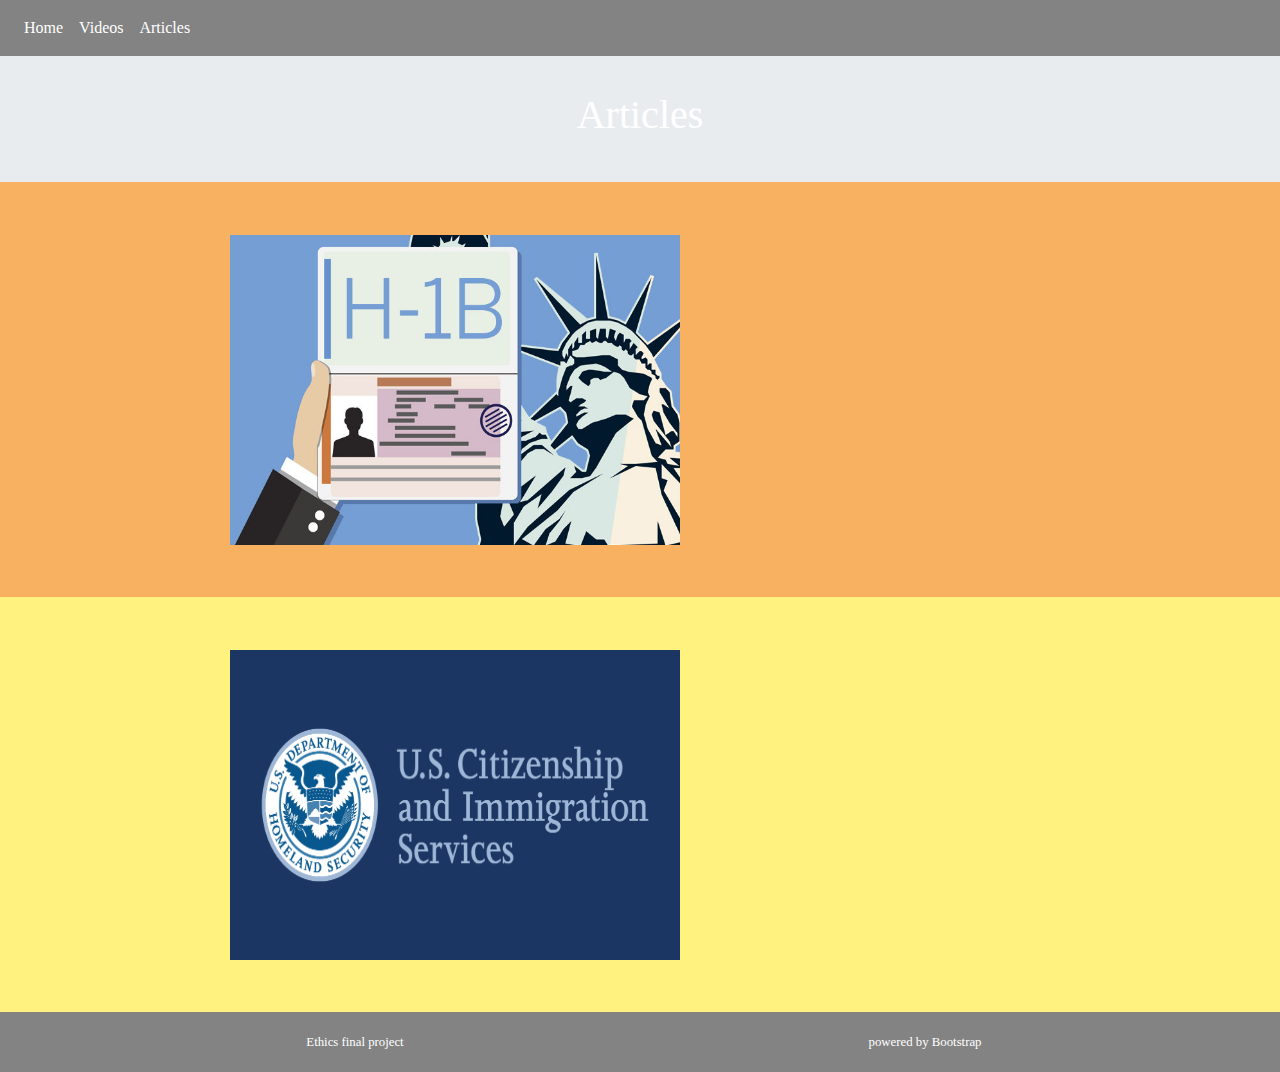
==== articles.html @ 0a67031b "Articles" ====
<!DOCTYPE html>

<head>
    <meta http-equiv="Content-Type" content="text/html; charset=UTF-8"/>
    <meta name="viewport" content="width=device-width, initial-scale=1"/>

    <link href="https://fonts.googleapis.com/css2?family=Noto+Sans+JP&display=swap" rel="stylesheet">

    <!-- style sheets -->
    <link href="https://fonts.googleapis.com/icon?family=Material+Icons" rel="stylesheet">
    <link rel="stylesheet" href="https://stackpath.bootstrapcdn.com/bootstrap/4.4.1/css/bootstrap.min.css" integrity="sha384-Vkoo8x4CGsO3+Hhxv8T/Q5PaXtkKtu6ug5TOeNV6gBiFeWPGFN9MuhOf23Q9Ifjh" crossorigin="anonymous" />
    <link rel="stylesheet" href="css/style.css"/>

    <!-- title and favicon -->
    <title>Articles</title>
</head>

<body>
    <center>
        <!-- navbar -->
        <nav class="navbar navbar-expand-lg navbar-dark fixed-top" style="background-color: #838383; color: rgb(255, 255, 255);"> 
            <div class="navbar-collapse collapse w-100 order-1 order-md-0 dual-collapse2">
                <ul class="navbar-nav mr-auto">
                    <li class="nav-item active">
                        <a class="nav-link" href="index.html">Home</a>
                    </li>
                    <li class="nav-item active">
                        <a class="nav-link" href="videos.html">Videos</a>
                    </li>
                    <li class="nav-item active">
                        <a class="nav-link" href="articles.html">Articles</a>
                    </li>
                </ul>
            </div>
        </nav>

        <!-- header -->
        <div class="jumbotron jumbotron-fluid" style="background-image: url('images/gray1crop.jpg'); color: #FFFFFF;">
            <h1 style="font-family:Georgia">Articles</h1>
        </div>

    </center> 



    <!-- ARTICLES -->
        <!-- Article 1: USCIS-->
        <div class="hovjumbo">
            <div class="jumbotron jumbotron-fluid" style="height: 415px; padding: 18px; background-color: #f8b160; color: #000000; font-family: 'Noto Sans JP', sans-serif;">
                <div class="centerme">
                    <div class="row">
                        <div class="col-0 col-lg-2"></div>
                        <div class="col-12 col-lg-8"><img src="images/h1b.jpg" style="width: 450px; height:310px"/></div>
                        <div class="col-0 col-lg-2"></div>
                    </div>
                </div>
            </div>
            <div class="overlay">
                <div class="jumbotron jumbotron-fluid" style="padding: 10px; background-color: #f8b160; color: #000000; height: 415px; font-family: 'Noto Sans JP', sans-serif;">
                    <div class="centerme">
                        <div class="row">
                            <div class="col-0 col-md-1 col-lg-2"></div>
                            <div class="col-12 col-md-3">
                                <div class="centerme">
                                    <center>
                                        <h3 style="font-family:Georgia">Article:</h3>
                                        <h4><a href="https://www.federalregister.gov/documents/2020/10/08/2020-22347/strengthening-the-h-1b-nonimmigrant-visa-classification-program">
                                            Federal Register
                                        </a></h4>
                                    </center>
                                </div>
                            </div>
                            <div class="col-12 col-md-7 col-lg-5"> 
                                <div class="centerme"><p>
                                    <h4>Strengthening the H-1B Nonimmigrant Visa Classification Program</h4>
                                    The Department of Homeland Security is: Revising the regulatory definition of and standards for a “specialty occupation” to better align with the statutory definition of the term; adding definitions for “worksite” and “third-party worksite”; revising the definition of “United States employer”; and more.                                </p></div> 
                            </div>
                        </div>
                    </div>
                </div>                            
            </div>
        </div>
        <!-- Article 2: H-1B -->
        <div class="hovjumbo">
            <div class="jumbotron jumbotron-fluid" style="height: 415px; padding: 18px; background-color: #fff27e; color: #000000; font-family: 'Noto Sans JP', sans-serif;">
                <div class="centerme">
                    <div class="row">
                        <div class="col-0 col-lg-2"></div>
                        <div class="col-12 col-lg-8"><img src="images/uscis.png" style="width: 450px; height:310px"/></div>
                        <div class="col-0 col-lg-2"></div>
                    </div>
                </div>
            </div>
            <div class="overlay">
                <div class="jumbotron jumbotron-fluid" style="padding: 35px; background-color: #fff27e; color: #000000; height: 415px; font-family: 'Noto Sans JP', sans-serif;">
                    <div class="centerme">
                        <div class="row">
                            <div class="col-0 col-md-1 col-lg-2"></div>
                            <div class="col-12 col-md-3">
                                <div class="centerme">
                                    <center>
                                        <h3 style="font-family:Georgia">Article:</h3>
                                        <h4><a href="https://www.uscis.gov/working-in-the-united-states/temporary-workers/h-1b-specialty-occupations-dod-cooperative-research-and-development-project-workers-and-fashion">USCIS
                                            
                                        </a></h4>
                                    </center>
                                </div>
                            </div>
                            <div class="col-12 col-md-7 col-lg-5"> 
                                <div class="centerme"><p>
                                    <h4>H-1B Specialty Occupations, DOD Cooperative Research and Development Project Workers, and Fashion Models</h4>
                                    This nonimmigrant classification applies to people who wish to perform services in a specialty occupation, services of exceptional merit and ability relating to a Department of Defense (DOD) cooperative research and development project, or services as a fashion model of distinguished merit or ability.
                                </p></div> 
                            </div>
                        </div>
                    </div>
                </div>                            
            </div>
        </div>


    <!-- footer -->
    <footer class="footer">
        <div class="container" style="padding-bottom: 0%;">
            <center>
            <div class="row">
                <div class="col">
                    Ethics final project
                </div>
                <div class="col">
                    powered by <a href="https://getbootstrap.com/" style="color: #FFFFFF;" target="_blank">Bootstrap</a>
                </div>
            </div>    
            </center>      
        </div>
    </footer>

    <!-- scripts for Boostrap -->
    <script src="https://code.jquery.com/jquery-3.5.1.slim.min.js" integrity="sha384-DfXdz2htPH0lsSSs5nCTpuj/zy4C+OGpamoFVy38MVBnE+IbbVYUew+OrCXaRkfj" crossorigin="anonymous"></script>
    <script src="https://cdn.jsdelivr.net/npm/popper.js@1.16.0/dist/umd/popper.min.js" integrity="sha384-Q6E9RHvbIyZFJoft+2mJbHaEWldlvI9IOYy5n3zV9zzTtmI3UksdQRVvoxMfooAo" crossorigin="anonymous"></script>
    <script src="https://stackpath.bootstrapcdn.com/bootstrap/4.5.0/js/bootstrap.min.js" integrity="sha384-OgVRvuATP1z7JjHLkuOU7Xw704+h835Lr+6QL9UvYjZE3Ipu6Tp75j7Bh/kR0JKI" crossorigin="anonymous"></script>
</body>

</html>
---- css/style.css ----
body {
    padding-top: 56px;
    background-color: #838383;
}

p { 
    margin-bottom: 8px; 
}

.navbar { 
    font-family: Georgia !important; 
}

/* BUTTON COLORS */
.btn-primary, .btn-primary:active, .btn-primary:visited, .btn-primary:focus, .btn-primary.focus {
    background-color: #b6b6b6 !important;
    border-color: #b6b6b6;
    color: #FFFFFF;
    border-radius: 20px;
    font-family:Georgia;
    box-shadow: none !important;
}
.btn-primary:hover {
    background-color: #838383 !important;
    border-color: #838383;
    color: #FFFFFF;
    border-radius: 20px;
    font-family:Georgia;
    box-shadow: none !important;
}
.btn-secondary, .btn-secondary:hover, .btn-secondary:active, .btn-secondary:visited, .btn-secondary:focus, .btn-secondary.focus {
    background-color: #838383 !important;
    border-color: #838383;
    color: #FFFFFF;
    border-radius: 0px;
    box-shadow: none !important;
    outline: #838383;
}

.jumbotron{
    padding: 35px;
    margin-top: 0px;
    margin-bottom: 0px;

    /* allows for background images */
	background-size: cover;
    background-repeat: no-repeat;
} 

.footer {
    position: relative;
    bottom: 0;
    width: 100%;
    height: 60px;
    line-height: 60px;
    background-color: #838383;
    font-family: Georgia !important;
    font-size: .8em;
    color: #FFFFFF;
}

/* vertical center */
.centerme {
    position: relative;
    top: 50%;
    transform: translateY(-50%);
}

/* image overlay on mouse hover */
.image {
    position:relative;
    display:inline-block;
    margin-bottom: 0em;
 }
 .overlay {
    display:none;
 }
 .image:hover .overlay {
    width:100%;
    height:100%;
    background:rgba(0,0,0,.7);
    position:absolute;
    top:0;
    left:0;
    display:inline-block;
    -webkit-box-sizing:border-box;
    -moz-box-sizing:border-box;
    box-sizing:border-box;
    img {
       vertical-align: top;
    }
 }

 /* jumbotron overlay on mouse hover */
 .hovjumbo { position:relative;}
 .hovjumbo:hover .overlay {
    width:100%;
    height:100%;
    background:rgba(0,0,0,.7);
    position:absolute;
    top:0;
    left:0;
    display:inline-block;
    -webkit-box-sizing:border-box;
    -moz-box-sizing:border-box;
    box-sizing:border-box;
    img {
       vertical-align: top;
    }
 }

/* MODAL */
/* The Modal (background) */
.modal {
    display: none; /* Hidden by default */
    position: fixed; /* Stay in place */
    z-index: 1; /* Sit on top */
    left: 0;
    top: 0;
    width: 100%; /* Full width */
    height: 100%; /* Full height */
    overflow: auto; /* Enable scroll if needed */
    background-color: rgb(0,0,0); /* Fallback color */
    background-color: rgba(0,0,0,0.7); /* Black w/ opacity */
}
/* Modal Content/Box */
.modal-content {
    background-color: #fefefe;
    margin: 80px auto; /* 15% from the top and centered */
    padding: 5px;
    border: 1px solid #888;
    width: 90%; /* Could be more or less, depending on screen size */
}
/* The Close Button */
.close {
    color: #aaa;
    float: right;
    font-size: 28px;
    font-weight: bold;
}
.close:hover,
.close:focus {
    color: black;
    text-decoration: none;
    cursor: pointer;
}

/* VIDEOS */
.container {
    position: relative;
    width: 100%;
    height: 0;
    padding-bottom: 56.25%;
}
.video {
    position: absolute;
    top: 0;
    left: 0;
    width: 100%;
    height: 100%;
}
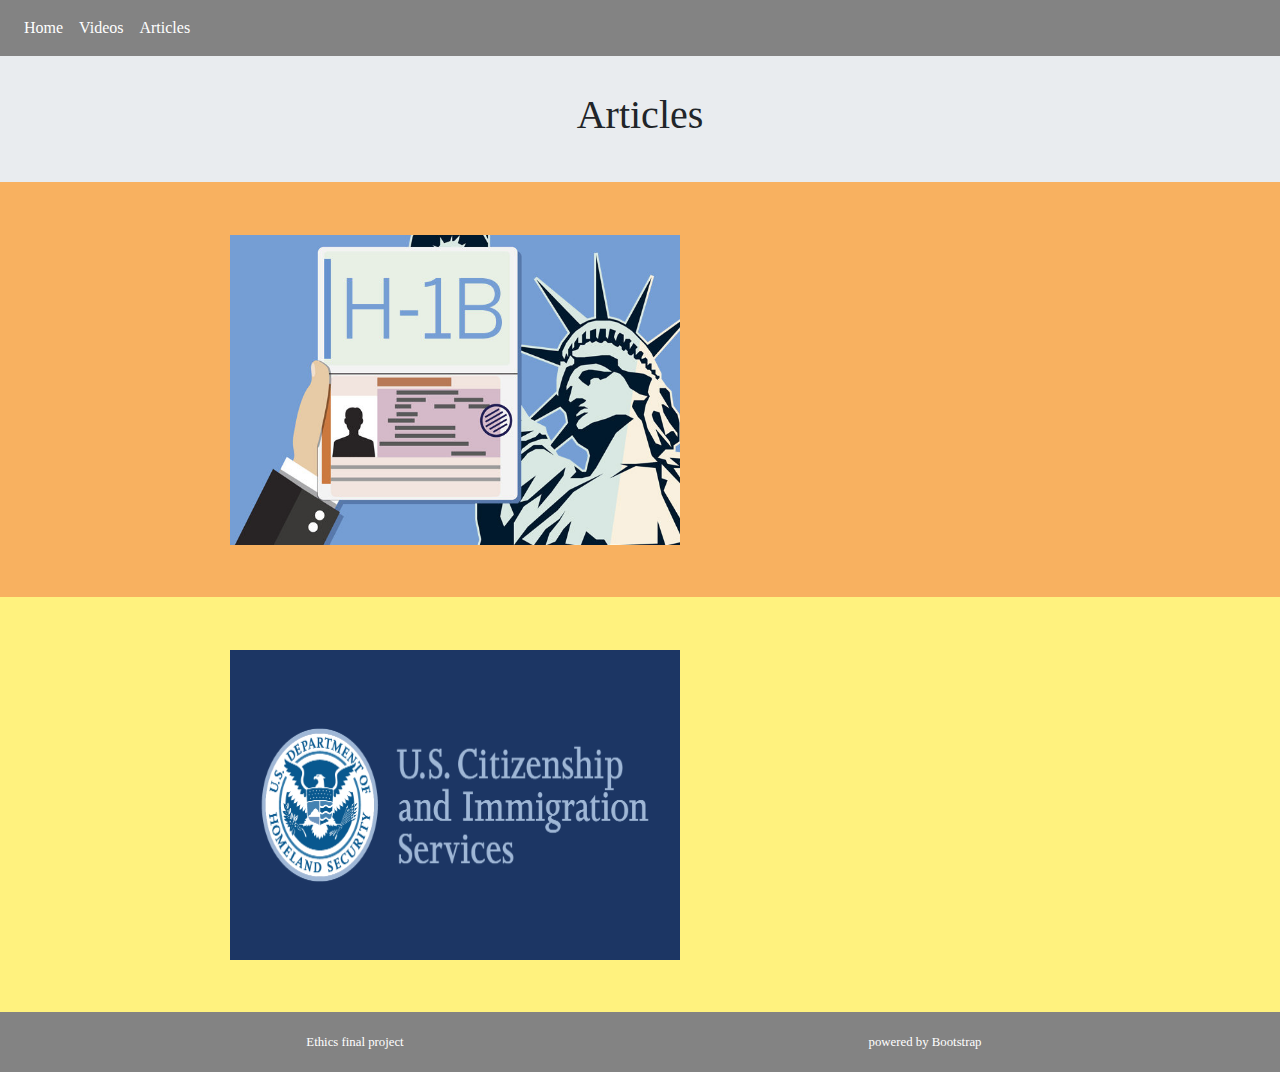
==== commit a882768c: "More readable styling" ====
--- a/articles.html
+++ b/articles.html
@@ -35,7 +35,7 @@
         </nav>
 
         <!-- header -->
-        <div class="jumbotron jumbotron-fluid" style="background-image: url('images/gray1crop.jpg'); color: #FFFFFF;">
+        <div class="jumbotron jumbotron-fluid">
             <h1 style="font-family:Georgia">Articles</h1>
         </div>
 
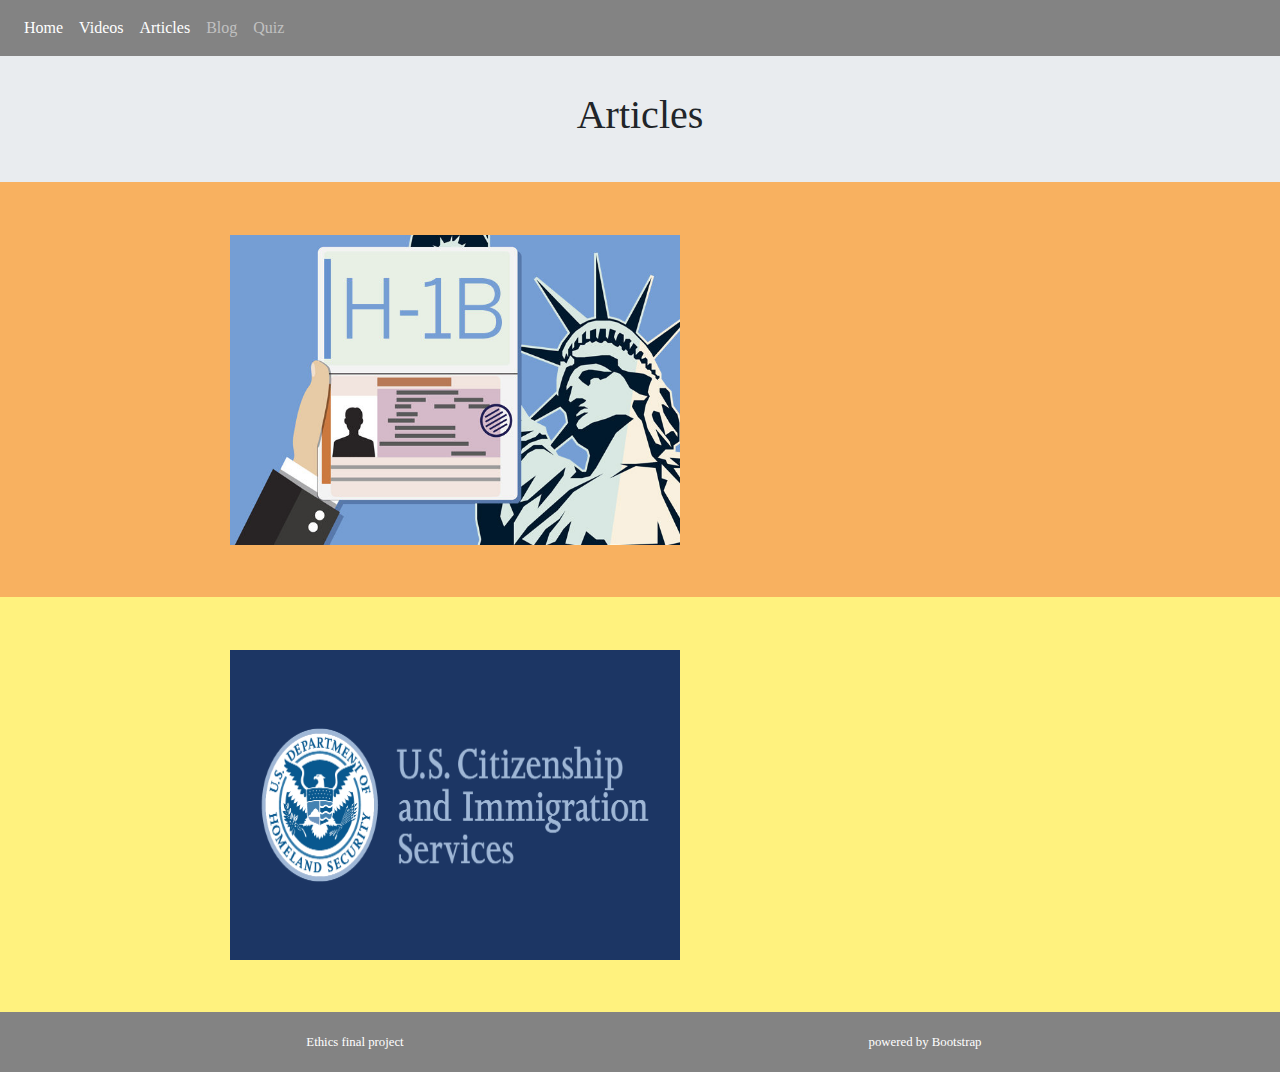
==== commit 35b3a970: "Quiz page" ====
--- a/articles.html
+++ b/articles.html
@@ -18,7 +18,7 @@
 <body>
     <center>
         <!-- navbar -->
-        <nav class="navbar navbar-expand-lg navbar-dark fixed-top" style="background-color: #838383; color: rgb(255, 255, 255);"> 
+        <nav class="navbar navbar-expand-lg navbar-dark fixed-top" style="background-color: #838383; color: rgb(255, 255, 255);">
             <div class="navbar-collapse collapse w-100 order-1 order-md-0 dual-collapse2">
                 <ul class="navbar-nav mr-auto">
                     <li class="nav-item active">
@@ -30,6 +30,12 @@
                     <li class="nav-item active">
                         <a class="nav-link" href="articles.html">Articles</a>
                     </li>
+                    <li>
+                      <a class="nav-link" href="blog.html">Blog</a>
+                    </li>
+                    <li>
+                      <a class="nav-link" href="quiz.html">Quiz</a>
+                    </li>
                 </ul>
             </div>
         </nav>
@@ -39,7 +45,7 @@
             <h1 style="font-family:Georgia">Articles</h1>
         </div>
 
-    </center> 
+    </center>
 
 
 
@@ -70,14 +76,14 @@
                                     </center>
                                 </div>
                             </div>
-                            <div class="col-12 col-md-7 col-lg-5"> 
+                            <div class="col-12 col-md-7 col-lg-5">
                                 <div class="centerme"><p>
                                     <h4>Strengthening the H-1B Nonimmigrant Visa Classification Program</h4>
-                                    The Department of Homeland Security is: Revising the regulatory definition of and standards for a “specialty occupation” to better align with the statutory definition of the term; adding definitions for “worksite” and “third-party worksite”; revising the definition of “United States employer”; and more.                                </p></div> 
+                                    The Department of Homeland Security is: Revising the regulatory definition of and standards for a “specialty occupation” to better align with the statutory definition of the term; adding definitions for “worksite” and “third-party worksite”; revising the definition of “United States employer”; and more.                                </p></div>
                             </div>
                         </div>
                     </div>
-                </div>                            
+                </div>
             </div>
         </div>
         <!-- Article 2: H-1B -->
@@ -101,20 +107,20 @@
                                     <center>
                                         <h3 style="font-family:Georgia">Article:</h3>
                                         <h4><a href="https://www.uscis.gov/working-in-the-united-states/temporary-workers/h-1b-specialty-occupations-dod-cooperative-research-and-development-project-workers-and-fashion">USCIS
-                                            
+
                                         </a></h4>
                                     </center>
                                 </div>
                             </div>
-                            <div class="col-12 col-md-7 col-lg-5"> 
+                            <div class="col-12 col-md-7 col-lg-5">
                                 <div class="centerme"><p>
                                     <h4>H-1B Specialty Occupations, DOD Cooperative Research and Development Project Workers, and Fashion Models</h4>
                                     This nonimmigrant classification applies to people who wish to perform services in a specialty occupation, services of exceptional merit and ability relating to a Department of Defense (DOD) cooperative research and development project, or services as a fashion model of distinguished merit or ability.
-                                </p></div> 
+                                </p></div>
                             </div>
                         </div>
                     </div>
-                </div>                            
+                </div>
             </div>
         </div>
 
@@ -130,8 +136,8 @@
                 <div class="col">
                     powered by <a href="https://getbootstrap.com/" style="color: #FFFFFF;" target="_blank">Bootstrap</a>
                 </div>
-            </div>    
-            </center>      
+            </div>
+            </center>
         </div>
     </footer>
 
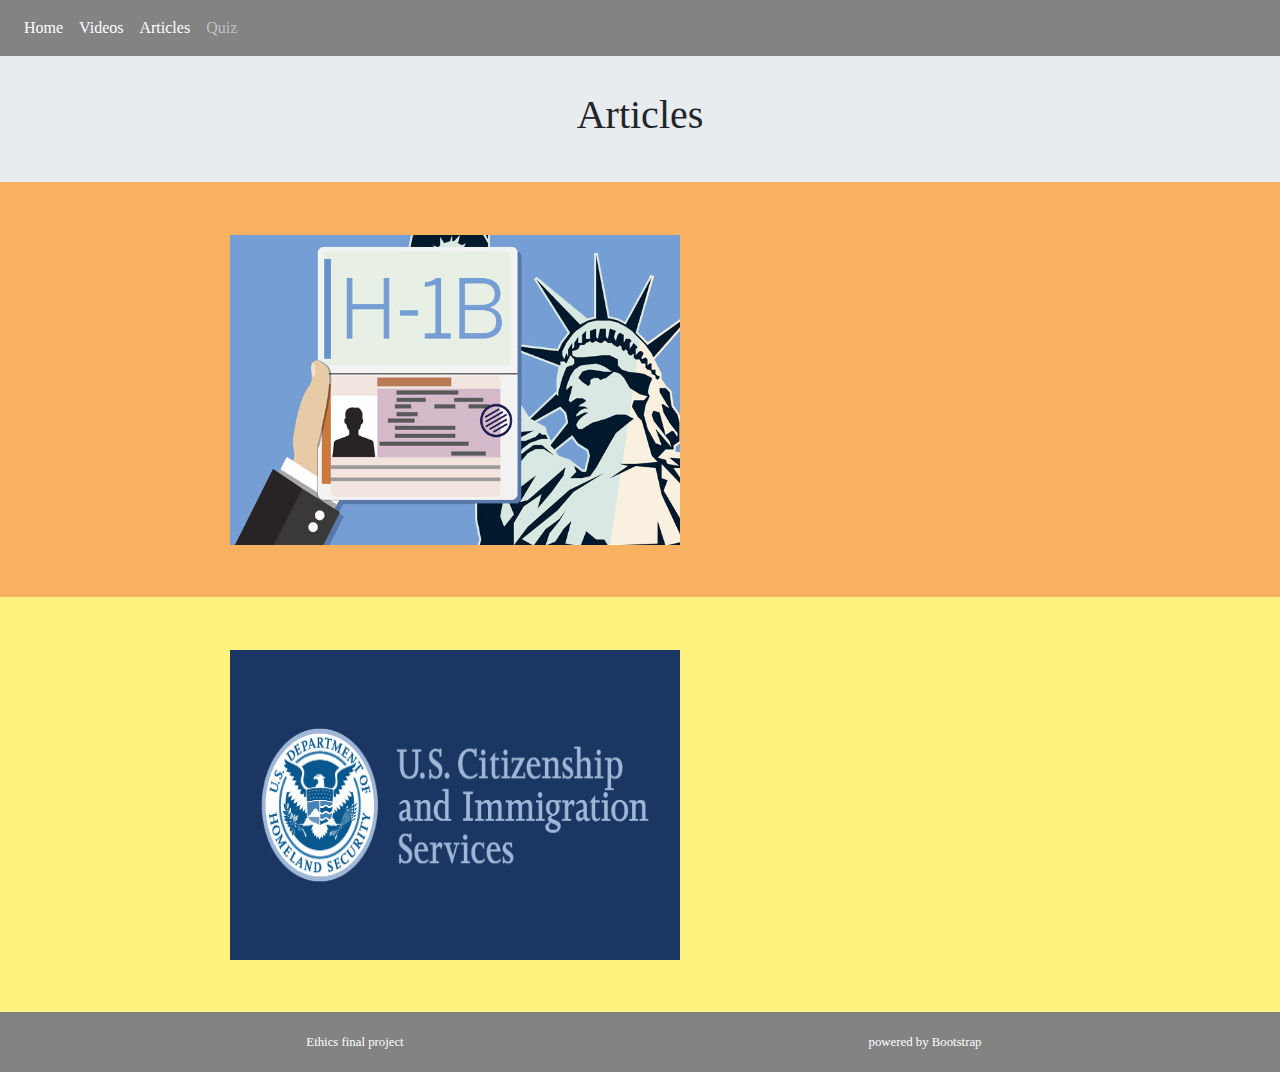
==== commit b9c4cf84: "done" ====
--- a/articles.html
+++ b/articles.html
@@ -1,150 +1,193 @@
 <!DOCTYPE html>
 
 <head>
-    <meta http-equiv="Content-Type" content="text/html; charset=UTF-8"/>
-    <meta name="viewport" content="width=device-width, initial-scale=1"/>
+  <meta http-equiv="Content-Type" content="text/html; charset=UTF-8" />
+  <meta name="viewport" content="width=device-width, initial-scale=1" />
 
-    <link href="https://fonts.googleapis.com/css2?family=Noto+Sans+JP&display=swap" rel="stylesheet">
+  <link href="https://fonts.googleapis.com/css2?family=Noto+Sans+JP&display=swap" rel="stylesheet">
 
-    <!-- style sheets -->
-    <link href="https://fonts.googleapis.com/icon?family=Material+Icons" rel="stylesheet">
-    <link rel="stylesheet" href="https://stackpath.bootstrapcdn.com/bootstrap/4.4.1/css/bootstrap.min.css" integrity="sha384-Vkoo8x4CGsO3+Hhxv8T/Q5PaXtkKtu6ug5TOeNV6gBiFeWPGFN9MuhOf23Q9Ifjh" crossorigin="anonymous" />
-    <link rel="stylesheet" href="css/style.css"/>
+  <!-- style sheets -->
+  <link href="https://fonts.googleapis.com/icon?family=Material+Icons" rel="stylesheet">
+  <link rel="stylesheet" href="https://stackpath.bootstrapcdn.com/bootstrap/4.4.1/css/bootstrap.min.css" integrity="sha384-Vkoo8x4CGsO3+Hhxv8T/Q5PaXtkKtu6ug5TOeNV6gBiFeWPGFN9MuhOf23Q9Ifjh" crossorigin="anonymous" />
+  <link rel="stylesheet" href="css/style.css" />
 
-    <!-- title and favicon -->
-    <title>Articles</title>
+  <!-- title and favicon -->
+  <title>Articles</title>
 </head>
 
 <body>
-    <center>
-        <!-- navbar -->
-        <nav class="navbar navbar-expand-lg navbar-dark fixed-top" style="background-color: #838383; color: rgb(255, 255, 255);">
-            <div class="navbar-collapse collapse w-100 order-1 order-md-0 dual-collapse2">
-                <ul class="navbar-nav mr-auto">
-                    <li class="nav-item active">
-                        <a class="nav-link" href="index.html">Home</a>
-                    </li>
-                    <li class="nav-item active">
-                        <a class="nav-link" href="videos.html">Videos</a>
-                    </li>
-                    <li class="nav-item active">
-                        <a class="nav-link" href="articles.html">Articles</a>
-                    </li>
-                    <li>
-                      <a class="nav-link" href="blog.html">Blog</a>
-                    </li>
-                    <li>
-                      <a class="nav-link" href="quiz.html">Quiz</a>
-                    </li>
-                </ul>
-            </div>
-        </nav>
+  <center>
+    <!-- navbar -->
+    <nav class="navbar navbar-expand-lg navbar-dark fixed-top" style="background-color: #838383; color: rgb(255, 255, 255);">
+      <div class="navbar-collapse collapse w-100 order-1 order-md-0 dual-collapse2">
+        <ul class="navbar-nav mr-auto">
+          <li class="nav-item active">
+            <a class="nav-link" href="index.html">Home</a>
+          </li>
+          <li class="nav-item active">
+            <a class="nav-link" href="videos.html">Videos</a>
+          </li>
+          <li class="nav-item active">
+            <a class="nav-link" href="articles.html">Articles</a>
+          </li>
+          <li>
+            <a class="nav-link" href="quiz.html">Quiz</a>
+          </li>
+        </ul>
+      </div>
+    </nav>
 
-        <!-- header -->
-        <div class="jumbotron jumbotron-fluid">
-            <h1 style="font-family:Georgia">Articles</h1>
-        </div>
+    <!-- header -->
+    <div class="jumbotron jumbotron-fluid">
+      <h1 style="font-family:Georgia">Articles</h1>
+    </div>
 
-    </center>
+  </center>
 
 
 
-    <!-- ARTICLES -->
-        <!-- Article 1: USCIS-->
-        <div class="hovjumbo">
-            <div class="jumbotron jumbotron-fluid" style="height: 415px; padding: 18px; background-color: #f8b160; color: #000000; font-family: 'Noto Sans JP', sans-serif;">
-                <div class="centerme">
-                    <div class="row">
-                        <div class="col-0 col-lg-2"></div>
-                        <div class="col-12 col-lg-8"><img src="images/h1b.jpg" style="width: 450px; height:310px"/></div>
-                        <div class="col-0 col-lg-2"></div>
+  <!-- ARTICLES -->
+  <!-- Article 1: USCIS-->
+  <div class="hovjumbo">
+    <div class="jumbotron jumbotron-fluid" style="height: 415px; padding: 18px; background-color: #f8b160; color: #000000; font-family: 'Noto Sans JP', sans-serif;">
+      <div class="centerme">
+        <div class="row">
+          <div class="col-0 col-lg-2"></div>
+          <div class="col-12 col-lg-8"><img src="images/h1b.jpg" style="width: 450px; height:310px" /></div>
+          <div class="col-0 col-lg-2"></div>
+        </div>
+      </div>
+    </div>
+    <div class="overlay">
+      <div class="jumbotron jumbotron-fluid" style="padding: 10px; background-color: #f8b160; color: #000000; height: 415px; font-family: 'Noto Sans JP', sans-serif;">
+        <div class="centerme">
+          <div class="row">
+            <div class="col-0 col-md-1 col-lg-2"></div>
+            <div class="col-12 col-md-3">
+              <div class="centerme">
+                <center>
+                  <h3 style="font-family:Georgia">Article:</h3>
+                  <h4><a href="https://www.federalregister.gov/documents/2020/10/08/2020-22347/strengthening-the-h-1b-nonimmigrant-visa-classification-program">
+                      Federal Register
+                    </a></h4>
+                </center>
+              </div>
+            </div>
+            <div class="col-12 col-md-7 col-lg-5">
+              <div class="accordion" id="accordionExample">
+                <div class="card">
+                  <div class="card-header" id="headingOne">
+                    <h2 class="mb-0">
+                      <button class="btn btn-link" type="button" data-toggle="collapse" data-target="#collapseOne" aria-expanded="true" aria-controls="collapseOne">
+                        Egoism Perspective
+                      </button>
+                    </h2>
+                  </div>
+
+                  <div id="collapseOne" class="collapse show" aria-labelledby="headingOne" data-parent="#accordionExample">
+                    <div class="card-body">
+                      As a US citizen I have lived here my entire life and upon spending years of my life and thousands of my dollars obtaining a degree, I emerged to find the job market saturated with people who have obtained a H-1B visa. As a staunch believer in egoism, this is absurd to me. I worked hard. I deserve a job. This document claims that “Congress put in place a number of measures intended to protect U.S. workers”, but even with a advanced degree from the University of Phoenix I cannot find a job. Why should an immigrant with a Computer Science degree from Stanford get a job before a hardworking american who logged into an online class every once in a while. Thank God for Donald Trump putting through Proclamation 10014 to prevent more people from taking my jobs.
                     </div>
+                  </div>
                 </div>
+                <div class="card">
+                  <div class="card-header" id="headingTwo">
+                    <h2 class="mb-0">
+                      <button class="btn btn-link collapsed" type="button" data-toggle="collapse" data-target="#collapseTwo" aria-expanded="false" aria-controls="collapseTwo">
+                        Feminism/Care Perspective
+                      </button>
+                    </h2>
+                  </div>
+                  <div id="collapseTwo" class="collapse" aria-labelledby="headingTwo" data-parent="#accordionExample">
+                    <div class="card-body">
+                      People from across the world see our country as a beacon of hope and a place where they can come and live out the American dream like every other immigrant has before them. Reading through this document and seeing all the hoops that immigrants have to jump through just to get the opportunity to work in the U.S. is crazy to me. Not only does it show how hard it is for people to obtain an H-1B but it shows how companies are abusing these visas to get highly skilled laborers at a reduced cost to American workers. Many of these immigrants are more skilled than Americans and much harder working so they should be paid based on their qualifications not where they come from.
+                    </div>
+                  </div>
+                </div>
+                <div class="card">
+                  <div class="card-header" id="headingThree">
+                    <h2 class="mb-0">
+                      <button class="btn btn-link collapsed" type="button" data-toggle="collapse" data-target="#collapseThree" aria-expanded="false" aria-controls="collapseThree">
+                        Legalism Perspective
+                      </button>
+                    </h2>
+                  </div>
+                  <div id="collapseThree" class="collapse" aria-labelledby="headingThree" data-parent="#accordionExample">
+                    <div class="card-body">
+                      This document dives deep into the different aspects of immigration law and especially the H-1B visa. The legal precedent is outlined very clearly in the US Code 1101 as it states “nonimmigrants aliens coming temporarily to the United States to perform services in a specialty occupation” and in all definitions of the word many jobs being filled by immigrants with H-1B visas are specialty occupations. In addition US Code 1184 qualifies how these occupations are approved for the proper classification necessary.
+                    </div>
+                  </div>
+                </div>
+              </div>
             </div>
-            <div class="overlay">
-                <div class="jumbotron jumbotron-fluid" style="padding: 10px; background-color: #f8b160; color: #000000; height: 415px; font-family: 'Noto Sans JP', sans-serif;">
-                    <div class="centerme">
-                        <div class="row">
-                            <div class="col-0 col-md-1 col-lg-2"></div>
-                            <div class="col-12 col-md-3">
-                                <div class="centerme">
-                                    <center>
-                                        <h3 style="font-family:Georgia">Article:</h3>
-                                        <h4><a href="https://www.federalregister.gov/documents/2020/10/08/2020-22347/strengthening-the-h-1b-nonimmigrant-visa-classification-program">
-                                            Federal Register
-                                        </a></h4>
-                                    </center>
-                                </div>
-                            </div>
-                            <div class="col-12 col-md-7 col-lg-5">
-                                <div class="centerme"><p>
-                                    <h4>Strengthening the H-1B Nonimmigrant Visa Classification Program</h4>
-                                    The Department of Homeland Security is: Revising the regulatory definition of and standards for a “specialty occupation” to better align with the statutory definition of the term; adding definitions for “worksite” and “third-party worksite”; revising the definition of “United States employer”; and more.                                </p></div>
-                            </div>
-                        </div>
-                    </div>
-                </div>
+          </div>
+        </div>
+      </div>
+    </div>
+  </div>
+  </div>
+  <!-- Article 2: H-1B -->
+  <div class="hovjumbo">
+    <div class="jumbotron jumbotron-fluid" style="height: 415px; padding: 18px; background-color: #fff27e; color: #000000; font-family: 'Noto Sans JP', sans-serif;">
+      <div class="centerme">
+        <div class="row">
+          <div class="col-0 col-lg-2"></div>
+          <div class="col-12 col-lg-8"><img src="images/uscis.png" style="width: 450px; height:310px" /></div>
+          <div class="col-0 col-lg-2"></div>
+        </div>
+      </div>
+    </div>
+    <div class="overlay">
+      <div class="jumbotron jumbotron-fluid" style="padding: 35px; background-color: #fff27e; color: #000000; height: 415px; font-family: 'Noto Sans JP', sans-serif;">
+        <div class="centerme">
+          <div class="row">
+            <div class="col-0 col-md-1 col-lg-2"></div>
+            <div class="col-12 col-md-3">
+              <div class="centerme">
+                <center>
+                  <h3 style="font-family:Georgia">Article:</h3>
+                  <h4><a href="https://www.uscis.gov/working-in-the-united-states/temporary-workers/h-1b-specialty-occupations-dod-cooperative-research-and-development-project-workers-and-fashion">USCIS
+
+                    </a></h4>
+                </center>
+              </div>
             </div>
+            <div class="col-12 col-md-7 col-lg-5">
+              <div class="centerme">
+                <p>
+                  <h4>H-1B Specialty Occupations, DOD Cooperative Research and Development Project Workers, and Fashion Models</h4>
+                  This nonimmigrant classification applies to people who wish to perform services in a specialty occupation, services of exceptional merit and ability relating to a Department of Defense (DOD) cooperative research and development
+                  project, or services as a fashion model of distinguished merit or ability.
+                </p>
+              </div>
+            </div>
+          </div>
         </div>
-        <!-- Article 2: H-1B -->
-        <div class="hovjumbo">
-            <div class="jumbotron jumbotron-fluid" style="height: 415px; padding: 18px; background-color: #fff27e; color: #000000; font-family: 'Noto Sans JP', sans-serif;">
-                <div class="centerme">
-                    <div class="row">
-                        <div class="col-0 col-lg-2"></div>
-                        <div class="col-12 col-lg-8"><img src="images/uscis.png" style="width: 450px; height:310px"/></div>
-                        <div class="col-0 col-lg-2"></div>
-                    </div>
-                </div>
-            </div>
-            <div class="overlay">
-                <div class="jumbotron jumbotron-fluid" style="padding: 35px; background-color: #fff27e; color: #000000; height: 415px; font-family: 'Noto Sans JP', sans-serif;">
-                    <div class="centerme">
-                        <div class="row">
-                            <div class="col-0 col-md-1 col-lg-2"></div>
-                            <div class="col-12 col-md-3">
-                                <div class="centerme">
-                                    <center>
-                                        <h3 style="font-family:Georgia">Article:</h3>
-                                        <h4><a href="https://www.uscis.gov/working-in-the-united-states/temporary-workers/h-1b-specialty-occupations-dod-cooperative-research-and-development-project-workers-and-fashion">USCIS
-
-                                        </a></h4>
-                                    </center>
-                                </div>
-                            </div>
-                            <div class="col-12 col-md-7 col-lg-5">
-                                <div class="centerme"><p>
-                                    <h4>H-1B Specialty Occupations, DOD Cooperative Research and Development Project Workers, and Fashion Models</h4>
-                                    This nonimmigrant classification applies to people who wish to perform services in a specialty occupation, services of exceptional merit and ability relating to a Department of Defense (DOD) cooperative research and development project, or services as a fashion model of distinguished merit or ability.
-                                </p></div>
-                            </div>
-                        </div>
-                    </div>
-                </div>
-            </div>
-        </div>
+      </div>
+    </div>
+  </div>
 
 
-    <!-- footer -->
-    <footer class="footer">
-        <div class="container" style="padding-bottom: 0%;">
-            <center>
-            <div class="row">
-                <div class="col">
-                    Ethics final project
-                </div>
-                <div class="col">
-                    powered by <a href="https://getbootstrap.com/" style="color: #FFFFFF;" target="_blank">Bootstrap</a>
-                </div>
-            </div>
-            </center>
+  <!-- footer -->
+  <footer class="footer">
+    <div class="container" style="padding-bottom: 0%;">
+      <center>
+        <div class="row">
+          <div class="col">
+            Ethics final project
+          </div>
+          <div class="col">
+            powered by <a href="https://getbootstrap.com/" style="color: #FFFFFF;" target="_blank">Bootstrap</a>
+          </div>
         </div>
-    </footer>
+      </center>
+    </div>
+  </footer>
 
-    <!-- scripts for Boostrap -->
-    <script src="https://code.jquery.com/jquery-3.5.1.slim.min.js" integrity="sha384-DfXdz2htPH0lsSSs5nCTpuj/zy4C+OGpamoFVy38MVBnE+IbbVYUew+OrCXaRkfj" crossorigin="anonymous"></script>
-    <script src="https://cdn.jsdelivr.net/npm/popper.js@1.16.0/dist/umd/popper.min.js" integrity="sha384-Q6E9RHvbIyZFJoft+2mJbHaEWldlvI9IOYy5n3zV9zzTtmI3UksdQRVvoxMfooAo" crossorigin="anonymous"></script>
-    <script src="https://stackpath.bootstrapcdn.com/bootstrap/4.5.0/js/bootstrap.min.js" integrity="sha384-OgVRvuATP1z7JjHLkuOU7Xw704+h835Lr+6QL9UvYjZE3Ipu6Tp75j7Bh/kR0JKI" crossorigin="anonymous"></script>
+  <!-- scripts for Boostrap -->
+  <script src="https://code.jquery.com/jquery-3.5.1.slim.min.js" integrity="sha384-DfXdz2htPH0lsSSs5nCTpuj/zy4C+OGpamoFVy38MVBnE+IbbVYUew+OrCXaRkfj" crossorigin="anonymous"></script>
+  <script src="https://cdn.jsdelivr.net/npm/popper.js@1.16.0/dist/umd/popper.min.js" integrity="sha384-Q6E9RHvbIyZFJoft+2mJbHaEWldlvI9IOYy5n3zV9zzTtmI3UksdQRVvoxMfooAo" crossorigin="anonymous"></script>
+  <script src="https://stackpath.bootstrapcdn.com/bootstrap/4.5.0/js/bootstrap.min.js" integrity="sha384-OgVRvuATP1z7JjHLkuOU7Xw704+h835Lr+6QL9UvYjZE3Ipu6Tp75j7Bh/kR0JKI" crossorigin="anonymous"></script>
 </body>
 
 </html>
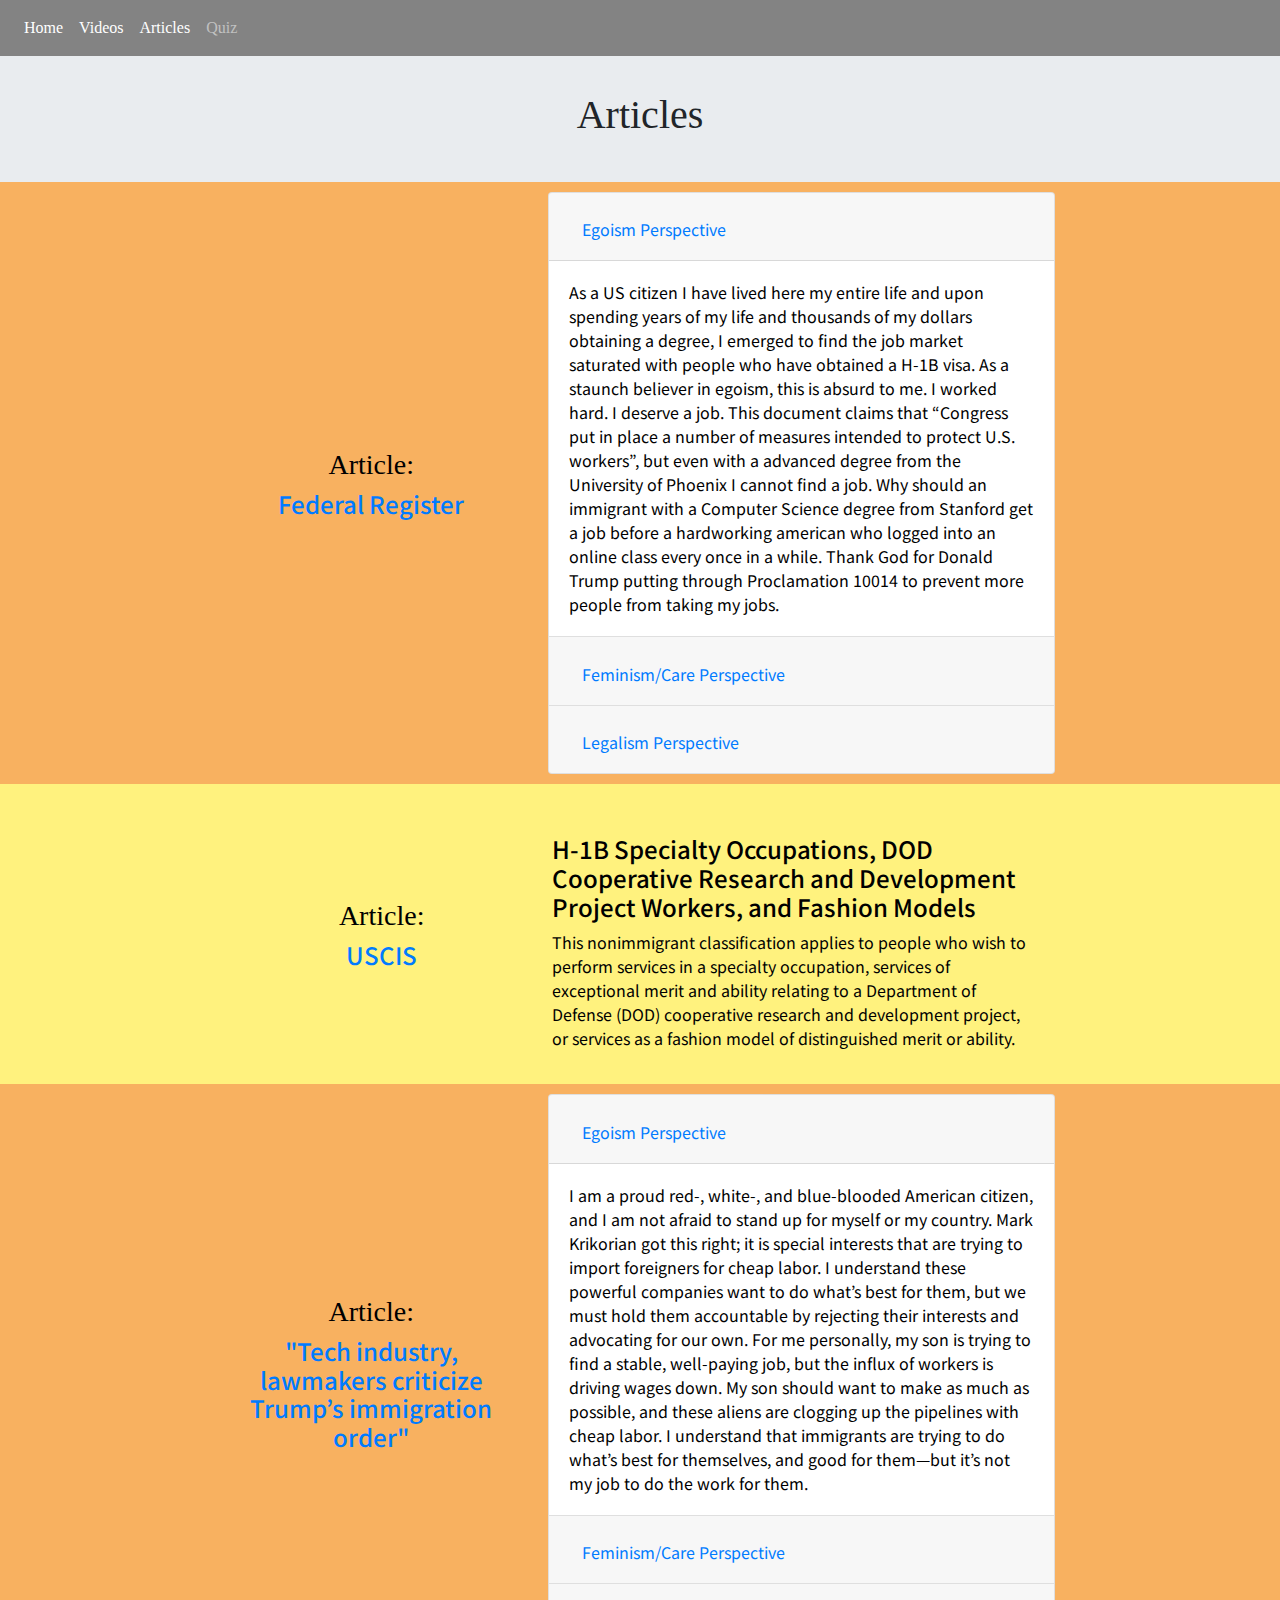
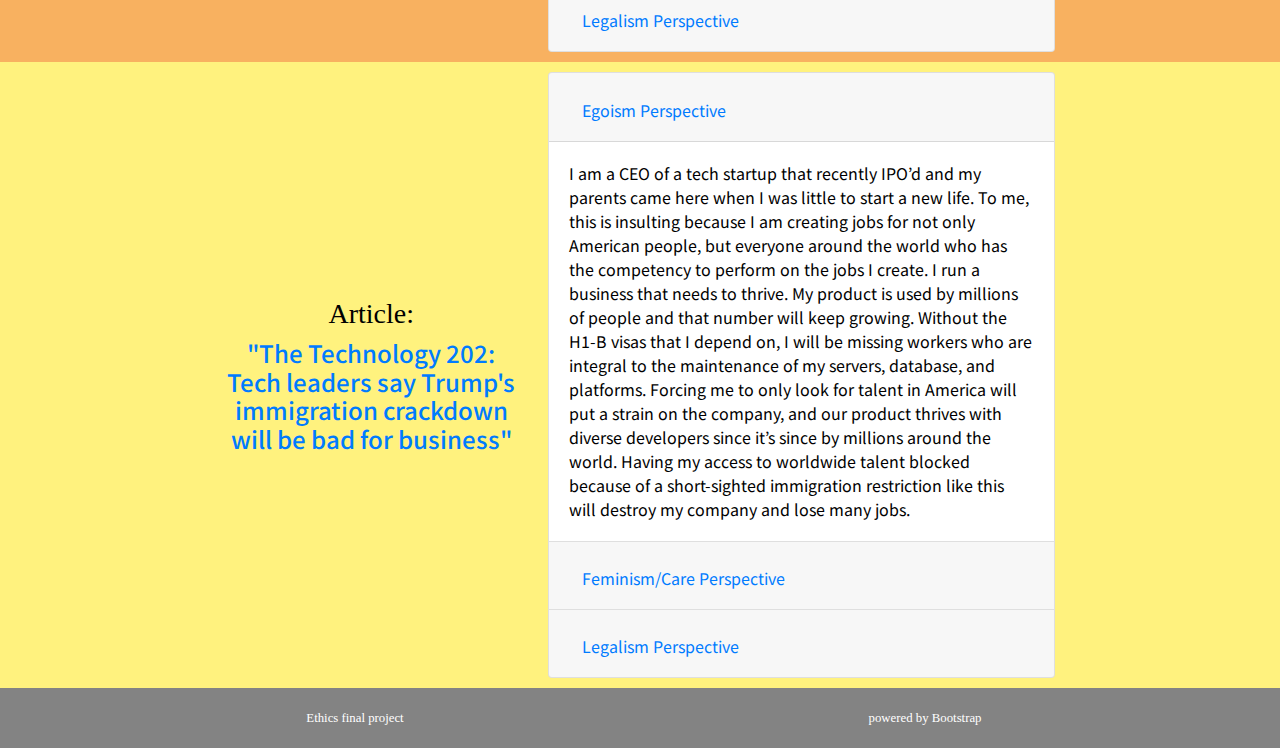
==== commit ffe5e2b7: "simplify article styling" ====
--- a/articles.html
+++ b/articles.html
@@ -49,18 +49,9 @@
   <!-- ARTICLES -->
   <!-- Article 1: USCIS-->
   <div class="hovjumbo">
-    <div class="jumbotron jumbotron-fluid" style="height: 415px; padding: 18px; background-color: #f8b160; color: #000000; font-family: 'Noto Sans JP', sans-serif;">
-      <div class="centerme">
-        <div class="row">
-          <div class="col-0 col-lg-2"></div>
-          <div class="col-12 col-lg-8"><img src="images/h1b.jpg" style="width: 450px; height:310px" /></div>
-          <div class="col-0 col-lg-2"></div>
-        </div>
-      </div>
-    </div>
     <div class="overlay">
-      <div class="jumbotron jumbotron-fluid" style="padding: 10px; background-color: #f8b160; color: #000000; height: 415px; font-family: 'Noto Sans JP', sans-serif;">
-        <div class="centerme">
+      <div class="jumbotron jumbotron-fluid" style="padding: 10px; background-color: #f8b160; color: #000000; font-family: 'Noto Sans JP', sans-serif;">
+        <div>
           <div class="row">
             <div class="col-0 col-md-1 col-lg-2"></div>
             <div class="col-12 col-md-3">
@@ -128,18 +119,9 @@
   </div>
   <!-- Article 2: H-1B -->
   <div class="hovjumbo">
-    <div class="jumbotron jumbotron-fluid" style="height: 415px; padding: 18px; background-color: #fff27e; color: #000000; font-family: 'Noto Sans JP', sans-serif;">
-      <div class="centerme">
-        <div class="row">
-          <div class="col-0 col-lg-2"></div>
-          <div class="col-12 col-lg-8"><img src="images/uscis.png" style="width: 450px; height:310px" /></div>
-          <div class="col-0 col-lg-2"></div>
-        </div>
-      </div>
-    </div>
     <div class="overlay">
-      <div class="jumbotron jumbotron-fluid" style="padding: 35px; background-color: #fff27e; color: #000000; height: 415px; font-family: 'Noto Sans JP', sans-serif;">
-        <div class="centerme">
+      <div class="jumbotron jumbotron-fluid" style="padding: 35px; background-color: #fff27e; color: #000000; font-family: 'Noto Sans JP', sans-serif;">
+        <div>
           <div class="row">
             <div class="col-0 col-md-1 col-lg-2"></div>
             <div class="col-12 col-md-3">
@@ -167,7 +149,148 @@
     </div>
   </div>
 
-
+  <!-- Article 3: Roll Call-->
+  <div class="hovjumbo">
+    <div class="overlay">
+      <div class="jumbotron jumbotron-fluid" style="padding: 10px; background-color: #f8b160; color: #000000; font-family: 'Noto Sans JP', sans-serif;">
+        <div>
+          <div class="row">
+            <div class="col-0 col-md-1 col-lg-2"></div>
+            <div class="col-12 col-md-3">
+              <div class="centerme">
+                <center>
+                  <h3 style="font-family:Georgia">Article:</h3>
+                  <h4><a href="https://www.rollcall.com/2020/06/23/trump-visa-h1b-immigration-order-tech-industry-reaction/">
+                      "Tech industry, lawmakers criticize Trump’s immigration order"
+                    </a></h4>
+                </center>
+              </div>
+            </div>
+            <div class="col-12 col-md-7 col-lg-5">
+              <div class="accordion" id="accordionExample">
+                <div class="card">
+                  <div class="card-header" id="headingOne">
+                    <h2 class="mb-0">
+                      <button class="btn btn-link" type="button" data-toggle="collapse" data-target="#collapseOne" aria-expanded="true" aria-controls="collapseOne">
+                        Egoism Perspective
+                      </button>
+                    </h2>
+                  </div>
+
+                  <div id="collapseOne" class="collapse show" aria-labelledby="headingOne" data-parent="#accordionExample">
+                    <div class="card-body">
+                      I am a proud red-, white-, and blue-blooded American citizen, and I am not afraid to stand up for myself or my country. Mark Krikorian got this right; it is special interests that are trying to import foreigners for cheap labor. I understand these powerful companies want to do what’s best for them, but we must hold them accountable by rejecting their interests and advocating for our own. For me personally, my son is trying to find a stable, well-paying job, but the influx of workers is driving wages down. My son should want to make as much as possible, and these aliens are clogging up the pipelines with cheap labor. I understand that immigrants are trying to do what’s best for themselves, and good for them—but it’s not my job to do the work for them.
+                    </div>
+                  </div>
+                </div>
+                <div class="card">
+                  <div class="card-header" id="headingTwo">
+                    <h2 class="mb-0">
+                      <button class="btn btn-link collapsed" type="button" data-toggle="collapse" data-target="#collapseTwo" aria-expanded="false" aria-controls="collapseTwo">
+                        Feminism/Care Perspective
+                      </button>
+                    </h2>
+                  </div>
+                  <div id="collapseTwo" class="collapse" aria-labelledby="headingTwo" data-parent="#accordionExample">
+                    <div class="card-body">
+                      I strongly oppose this order because of its inhumane effects on immigrants. Migrants are the backbone of America, and we should be treating them with the same rights and respect as any U.S. citizen. Immigrant workers have a very positive economic impact, sure, but we should be treating them simply as tools to a good economy. What about the fact that these immigrants are human beings? Not only are they smart and talented, they have to work incredibly hard to move and assimilate to a new and unfamiliar culture. Tim Cook hit it right on the head; everyone should have a fair shot at pursuing the American Dream. And before anyone says anything about illegal immigration, we shouldn’t let arbitrary rules get in the way of caring for other people. Undocumented immigrants are just searching for a better life for themselves and their families. Wouldn’t you want to do the same if you were in their shoes?
+                    </div>
+                  </div>
+                </div>
+                <div class="card">
+                  <div class="card-header" id="headingThree">
+                    <h2 class="mb-0">
+                      <button class="btn btn-link collapsed" type="button" data-toggle="collapse" data-target="#collapseThree" aria-expanded="false" aria-controls="collapseThree">
+                        Legalism Perspective
+                      </button>
+                    </h2>
+                  </div>
+                  <div id="collapseThree" class="collapse" aria-labelledby="headingThree" data-parent="#accordionExample">
+                    <div class="card-body">
+                      Not sure where I stand on this one. I support President Trump making this executive action, because I trust him as the elected president to do what is best for our society. However, I am slightly concerned about the consequences. I agree with Lindsey Graham that legal immigration is clearly a net positive for our country, and I worry that restrictions on legal immigration through H1-B, J-1, L-1, and other visas will incentivize more people to use illegal methods of coming to the country. This feeds a disrespect for the law and order of this country.
+                    </div>
+                  </div>
+                </div>
+              </div>
+            </div>
+          </div>
+        </div>
+      </div>
+    </div>
+  </div>
+  </div>
+  <!-- End article -->
+  <!-- Article 4: Washington Post -->
+  <div class="hovjumbo">
+    <div class="overlay">
+      <div class="jumbotron jumbotron-fluid" style="padding: 10px; background-color: #fff27e; color: #000000; font-family: 'Noto Sans JP', sans-serif;">
+        <div>
+          <div class="row">
+            <div class="col-0 col-md-1 col-lg-2"></div>
+            <div class="col-12 col-md-3">
+              <div class="centerme">
+                <center>
+                  <h3 style="font-family:Georgia">Article:</h3>
+                  <h4><a href="https://www.washingtonpost.com/news/powerpost/paloma/the-technology-202/2020/06/23/the-technology-202-tech-leaders-say-trump-s-immigration-crackdown-will-be-bad-for-business/5ef1113f88e0fa32f82400e3/">
+                    "The Technology 202: Tech leaders say Trump's immigration crackdown will be bad for business"
+                    </a></h4>
+                </center>
+              </div>
+            </div>
+            <div class="col-12 col-md-7 col-lg-5">
+              <div class="accordion" id="accordionExample">
+                <div class="card">
+                  <div class="card-header" id="headingOne">
+                    <h2 class="mb-0">
+                      <button class="btn btn-link" type="button" data-toggle="collapse" data-target="#collapseOne" aria-expanded="true" aria-controls="collapseOne">
+                        Egoism Perspective
+                      </button>
+                    </h2>
+                  </div>
+
+                  <div id="collapseOne" class="collapse show" aria-labelledby="headingOne" data-parent="#accordionExample">
+                    <div class="card-body">
+ I am a CEO of a tech startup that recently IPO’d and my parents came here when I was little to start a new life. To me, this is insulting because I am creating jobs for not only American people, but everyone around the world who has the competency to perform on the jobs I create. I run a business that needs to thrive. My product is used by millions of people and that number will keep growing. Without the H1-B visas that I depend on, I will be missing workers who are integral to the maintenance of my servers, database, and platforms. Forcing me to only look for talent in America will put a strain on the company, and our product thrives with diverse developers since it’s since by millions around the world. Having my access to worldwide talent blocked because of a short-sighted immigration restriction like this will destroy my company and lose many jobs.
+                    </div>
+                  </div>
+                </div>
+                <div class="card">
+                  <div class="card-header" id="headingTwo">
+                    <h2 class="mb-0">
+                      <button class="btn btn-link collapsed" type="button" data-toggle="collapse" data-target="#collapseTwo" aria-expanded="false" aria-controls="collapseTwo">
+                        Feminism/Care Perspective
+                      </button>
+                    </h2>
+                  </div>
+                  <div id="collapseTwo" class="collapse" aria-labelledby="headingTwo" data-parent="#accordionExample">
+                    <div class="card-body">
+ We should not ban newly requested H1-B visas, as this is ignorant to the experiences shared by many current holders and graduating students who are capable of and qualified to work in multiple industries. Current H1-B visa holders and foreign students who are working or about to work at our companies are creating consumer products and boosting job opportunities. They are paying rent, gas stations, delivery workers, and contributing to our economy by living here so we should respect their right to stay here. We are putting our own economy at risk if we do not fill in these spots quickly, and will lose our competitive edge to other superpowers like China. It takes time and resources (that we might not have) to train an American citizen to fill the spot when we can hire an already qualified candidate who is a non-citizen.
+                    </div>
+                  </div>
+                </div>
+                <div class="card">
+                  <div class="card-header" id="headingThree">
+                    <h2 class="mb-0">
+                      <button class="btn btn-link collapsed" type="button" data-toggle="collapse" data-target="#collapseThree" aria-expanded="false" aria-controls="collapseThree">
+                        Legalism Perspective
+                      </button>
+                    </h2>
+                  </div>
+                  <div id="collapseThree" class="collapse" aria-labelledby="headingThree" data-parent="#accordionExample">
+                    <div class="card-body">
+ Rules are rules. They are not meant to be broken, but to be followed. That’s why they’re called rules. The President is the commander in chief of our beloved country, and I support whatever he has to say about this issue. He was chosen to be our leader through a legal process, and his job entails enforcing laws and implementing rules for our country. He is doing whatever he legally can to come up with the best possible solution for everyone, and I trust that he is making the right decision. They might come here legally with these visas, but if the president sees their being here as unfit to our people who are currently battling a pandemic, it is in the president’s best interest to prioritize American jobs and lives.
+                    </div>
+                  </div>
+                </div>
+              </div>
+            </div>
+          </div>
+        </div>
+      </div>
+    </div>
+  </div>
+  </div>
+  <!-- End article -->
   <!-- footer -->
   <footer class="footer">
     <div class="container" style="padding-bottom: 0%;">
--- a/css/style.css
+++ b/css/style.css
@@ -66,49 +66,6 @@
     transform: translateY(-50%);
 }
 
-/* image overlay on mouse hover */
-.image {
-    position:relative;
-    display:inline-block;
-    margin-bottom: 0em;
- }
- .overlay {
-    display:none;
- }
- .image:hover .overlay {
-    width:100%;
-    height:100%;
-    background:rgba(0,0,0,.7);
-    position:absolute;
-    top:0;
-    left:0;
-    display:inline-block;
-    -webkit-box-sizing:border-box;
-    -moz-box-sizing:border-box;
-    box-sizing:border-box;
-    img {
-       vertical-align: top;
-    }
- }
-
- /* jumbotron overlay on mouse hover */
- .hovjumbo { position:relative;}
- .hovjumbo:hover .overlay {
-    width:100%;
-    height:100%;
-    background:rgba(0,0,0,.7);
-    position:absolute;
-    top:0;
-    left:0;
-    display:inline-block;
-    -webkit-box-sizing:border-box;
-    -moz-box-sizing:border-box;
-    box-sizing:border-box;
-    img {
-       vertical-align: top;
-    }
- }
-
 /* MODAL */
 /* The Modal (background) */
 .modal {
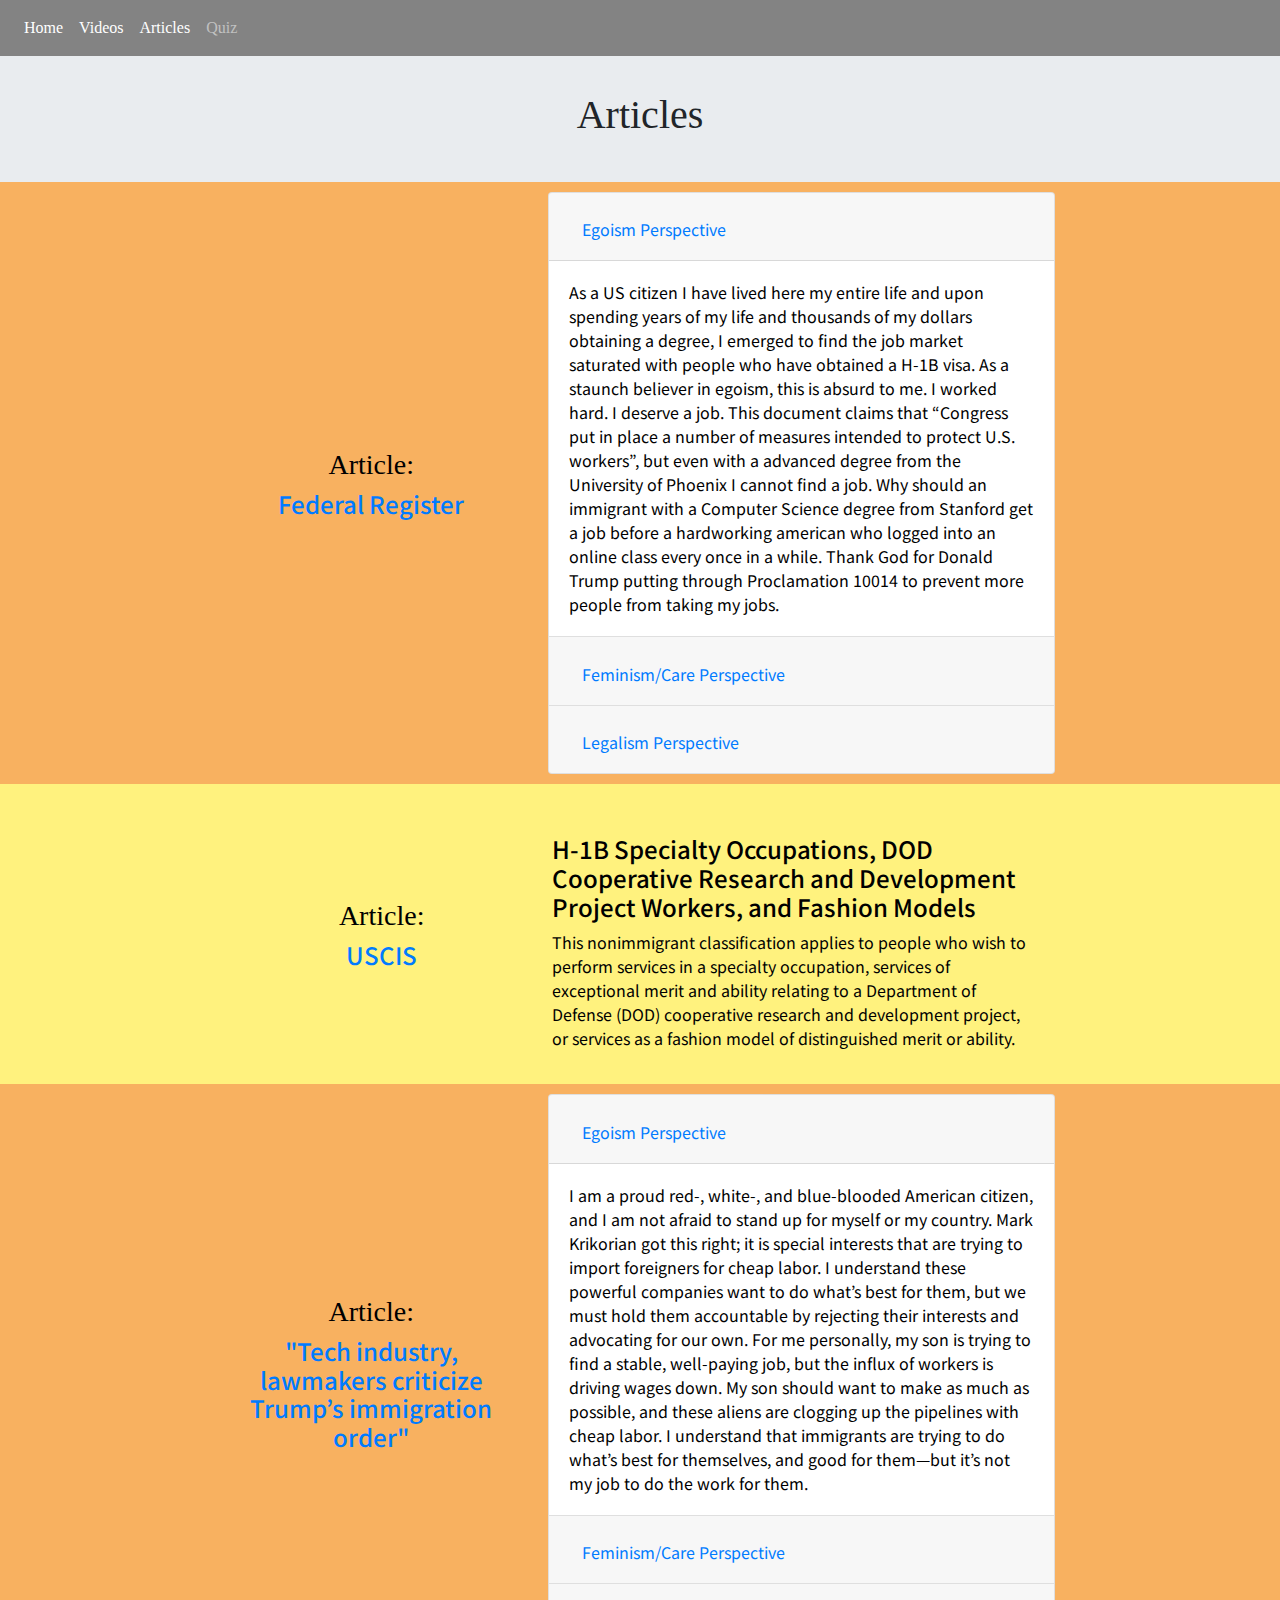
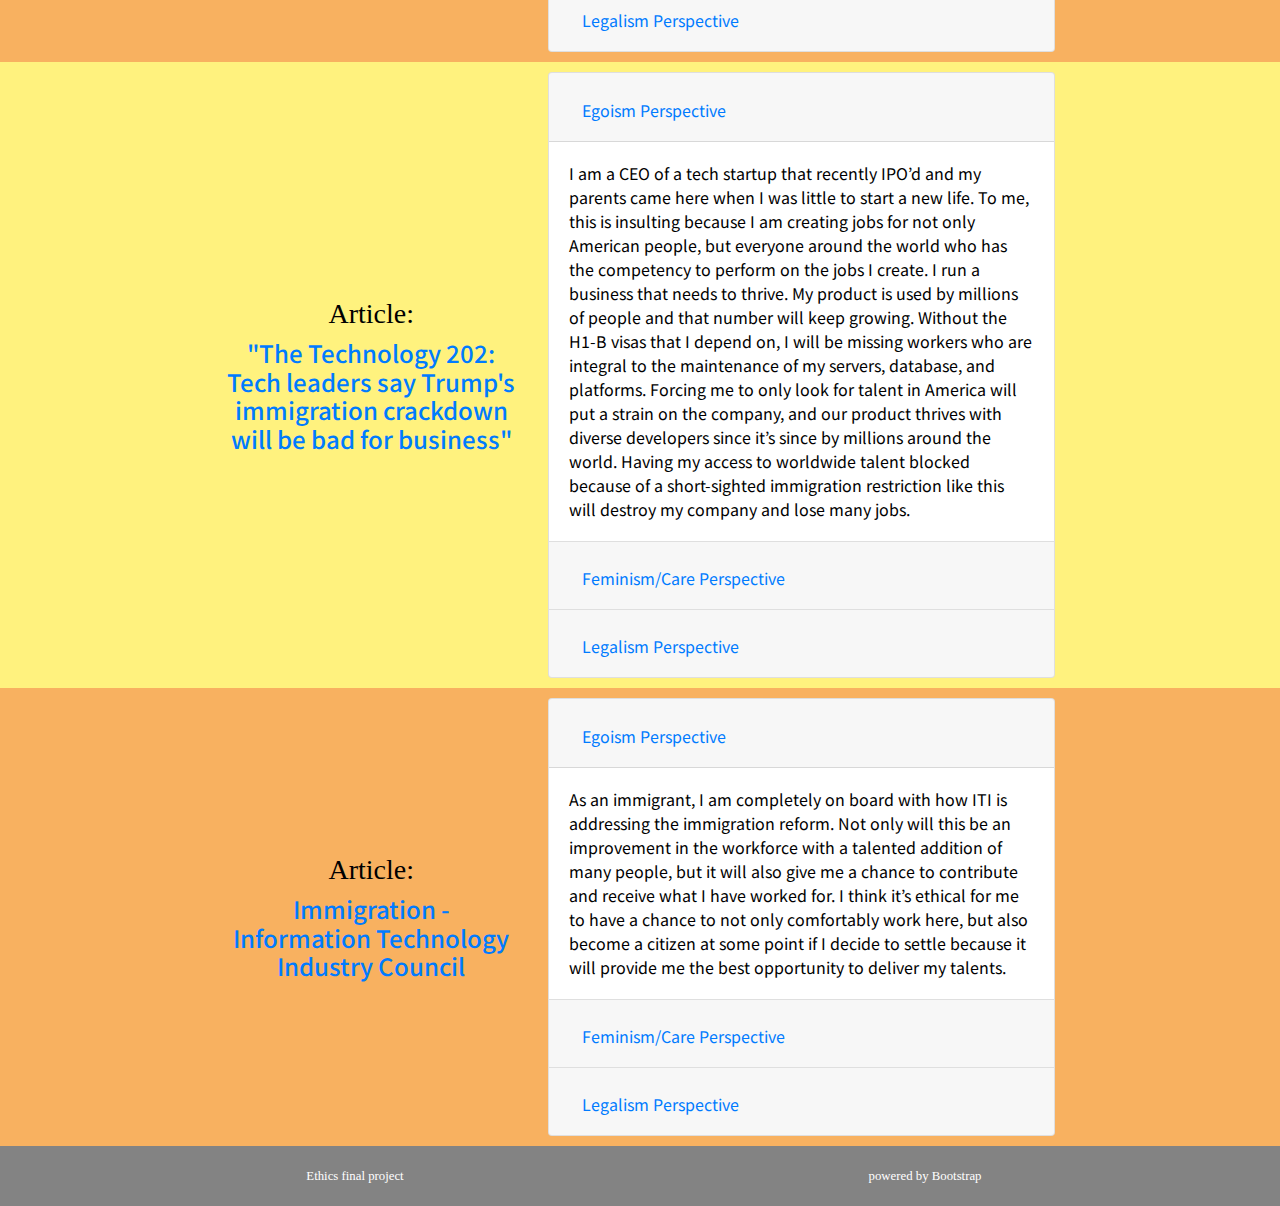
==== commit 73e6bde4: "articles ws" ====
--- a/articles.html
+++ b/articles.html
@@ -291,6 +291,82 @@
   </div>
   </div>
   <!-- End article -->
+<!-- Article 5:  ITIC -->
+  <div class="hovjumbo">
+    <div class="overlay">
+      <div class="jumbotron jumbotron-fluid" style="padding: 10px; background-color: #f8b160; color: #000000; font-family: 'Noto Sans JP', sans-serif;">
+        <div>
+          <div class="row">
+            <div class="col-0 col-md-1 col-lg-2"></div>
+            <div class="col-12 col-md-3">
+              <div class="centerme">
+                <center>
+                  <h3 style="font-family:Georgia">Article:</h3>
+                  <h4><a href="https://www.itic.org/policy/immigration">
+                  Immigration - Information Technology Industry Council
+                    </a></h4>
+                </center>
+              </div>
+            </div>
+            <div class="col-12 col-md-7 col-lg-5">
+              <div class="accordion" id="accordionExample">
+                <div class="card">
+                  <div class="card-header" id="headingOne">
+                    <h2 class="mb-0">
+                      <button class="btn btn-link" type="button" data-toggle="collapse" data-target="#collapseOne" aria-expanded="true" aria-controls="collapseOne">
+                        Egoism Perspective
+                      </button>
+                    </h2>
+                  </div>
+
+                  <div id="collapseOne" class="collapse show" aria-labelledby="headingOne" data-parent="#accordionExample">
+                    <div class="card-body">
+                    As an immigrant, I am completely on board with how ITI is addressing the immigration reform. Not only will this be an improvement in the workforce with a talented addition of many people, but it will also give me a chance to contribute and receive what I have worked for. I think it’s ethical for me to have a chance to not only comfortably work here, but also become a citizen at some point if I decide to settle because it will provide me the best opportunity to deliver my talents.
+                    </div>
+                  </div>
+                </div>
+                <div class="card">
+                  <div class="card-header" id="headingTwo">
+                    <h2 class="mb-0">
+                      <button class="btn btn-link collapsed" type="button" data-toggle="collapse" data-target="#collapseTwo" aria-expanded="false" aria-controls="collapseTwo">
+                        Feminism/Care Perspective
+                      </button>
+                    </h2>
+                  </div>
+                  <div id="collapseTwo" class="collapse" aria-labelledby="headingTwo" data-parent="#accordionExample">
+                    <div class="card-body">
+                    I appreciate this series of posts on the ITI website, because they discuss how important diverse relationships are in the workplace. From a moral stance, it’s important to look past a person’s citizenship because they bring a lot to improve the tech industry.
+In the current situation, many people are stuck in a limbo as they are trying to receive status to be a legal professional in the US. But with the continuing discussion of immigration reform, as supported by ITI, there is not only a step in the right direction to build on a talented workforce, but allows the people to comfortably reside and receive what they deserve and have worked hard for.
+While the official stance of the ITI seems to concern the relationship with the economy, to note here is that they really value the well-being of immigrants as if they were American citizens themselves.
+
+                    </div>
+                  </div>
+                </div>
+                <div class="card">
+                  <div class="card-header" id="headingThree">
+                    <h2 class="mb-0">
+                      <button class="btn btn-link collapsed" type="button" data-toggle="collapse" data-target="#collapseThree" aria-expanded="false" aria-controls="collapseThree">
+                        Legalism Perspective
+                      </button>
+                    </h2>
+                  </div>
+                  <div id="collapseThree" class="collapse" aria-labelledby="headingThree" data-parent="#accordionExample">
+                    <div class="card-body">
+                    In my opinion, immigration reform is a step in the wrong direction. The rules were set up for a reason, and there is no reason to modify it; the people don’t need to work in the US and contribute their talents to their home country and may find a better time with their influence there. While it is important for the economy to continue growing, this could open the door for more unemployment with a bigger pool of talent. I think there is a good balance right now, according to the laws, and introducing more diversity to improve the workforce is an unachievable ideal. So while further limitations are understandably unethical, immigration reform is unnecessary.
+
+                    </div>
+                  </div>
+                </div>
+              </div>
+            </div>
+          </div>
+        </div>
+      </div>
+    </div>
+  </div>
+  </div>
+  <!-- End article -->
+
   <!-- footer -->
   <footer class="footer">
     <div class="container" style="padding-bottom: 0%;">
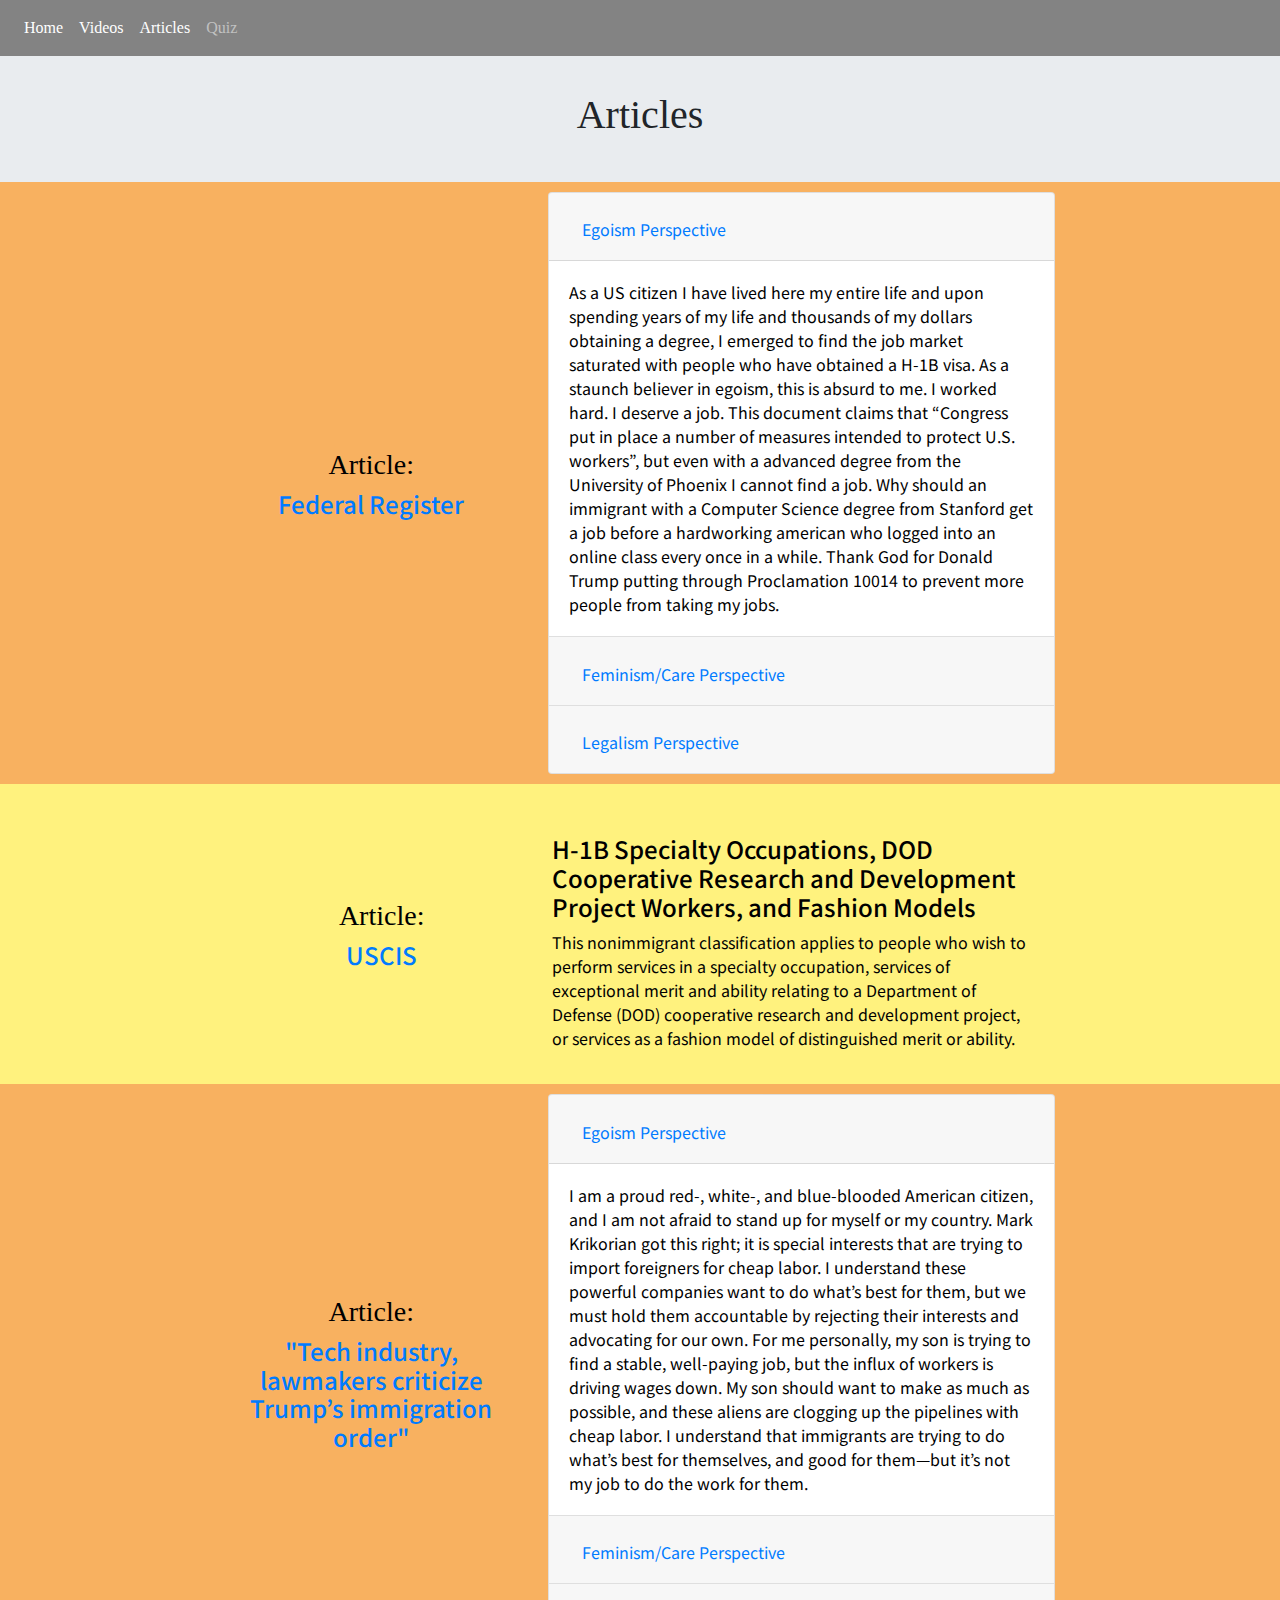
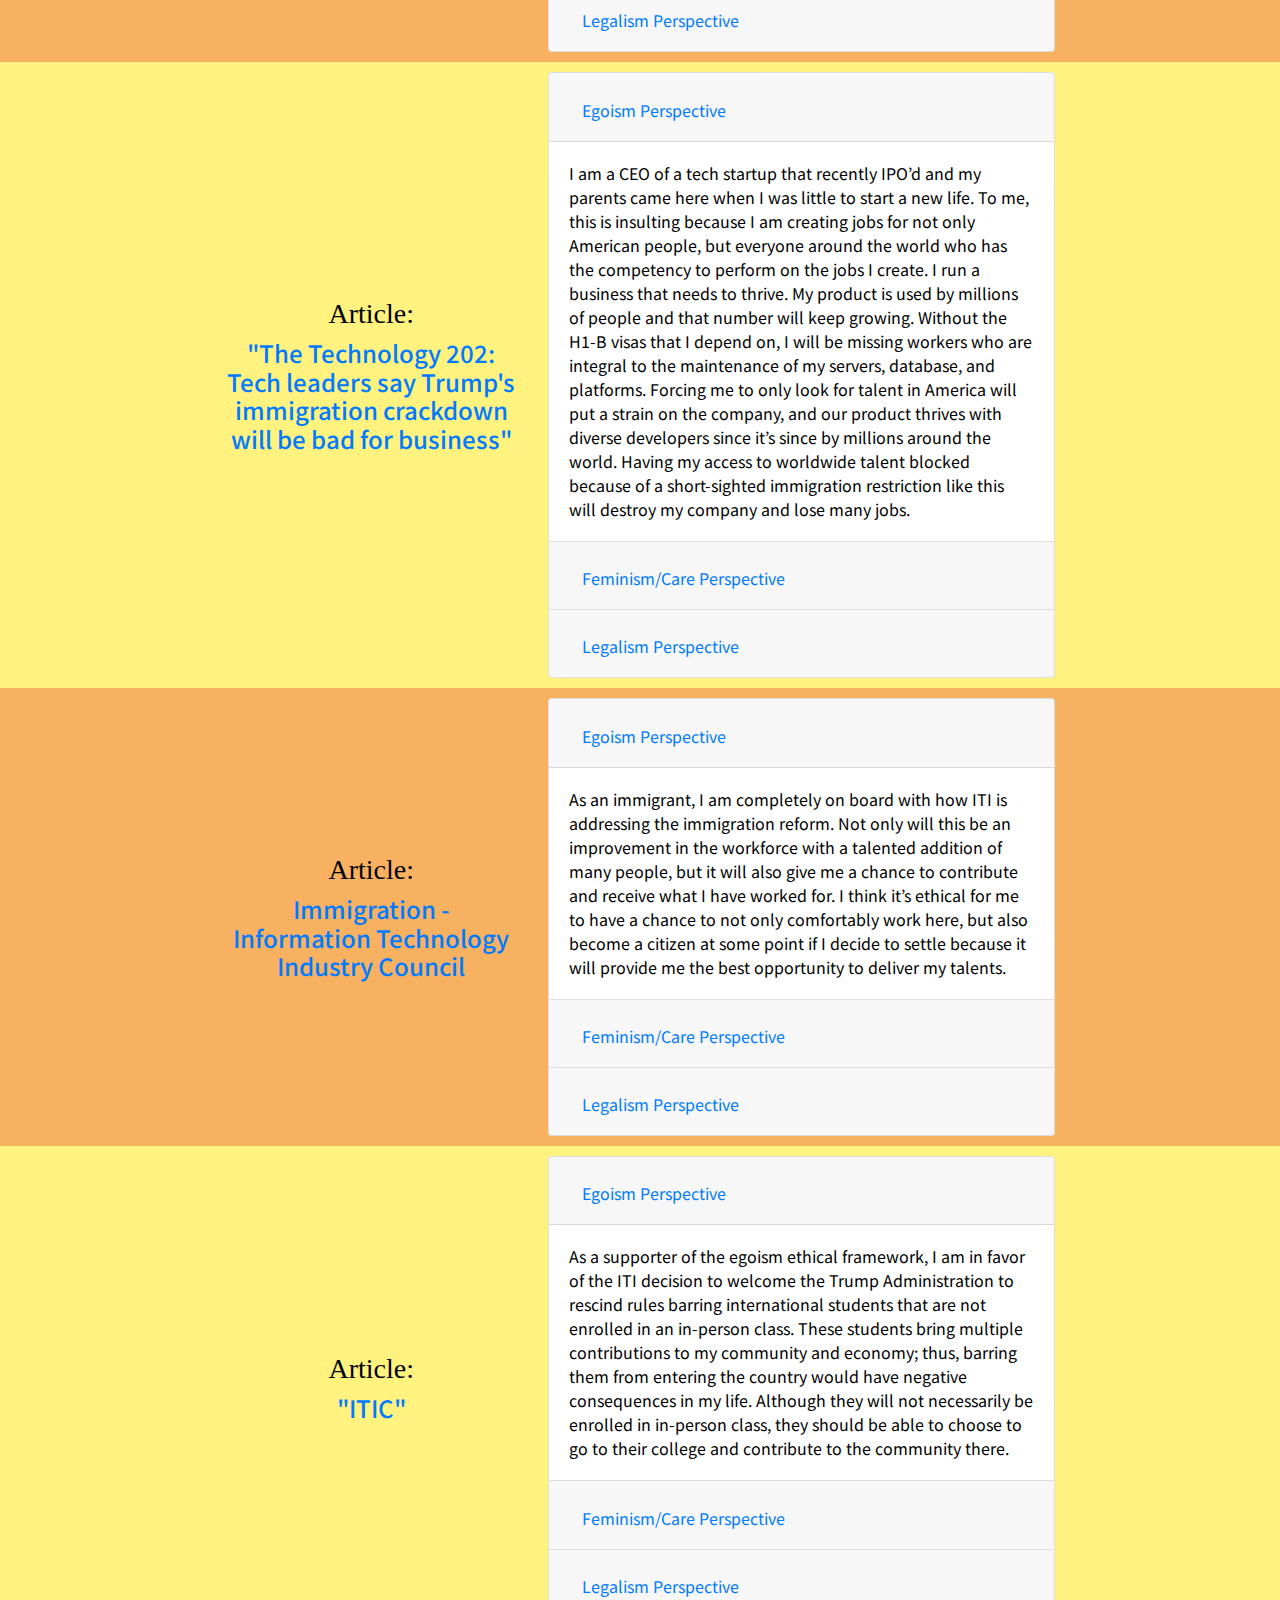
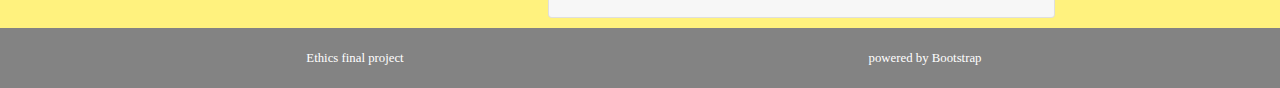
==== commit 16de5ae2: "article" ====
--- a/articles.html
+++ b/articles.html
@@ -366,7 +366,77 @@
   </div>
   </div>
   <!-- End article -->
-
+<!-- Article 6: ITIC international students -->
+  <div class="hovjumbo">
+    <div class="overlay">
+      <div class="jumbotron jumbotron-fluid" style="padding: 10px; background-color: #fff27e; color: #000000; font-family: 'Noto Sans JP', sans-serif;">
+        <div>
+          <div class="row">
+            <div class="col-0 col-md-1 col-lg-2"></div>
+            <div class="col-12 col-md-3">
+              <div class="centerme">
+                <center>
+                  <h3 style="font-family:Georgia">Article:</h3>
+                  <h4><a href="https://www.itic.org/news-events/news-releases/iti-welcomes-trump-administration-decision-to-rescind-rules-barring-international-students">
+                    "ITIC"
+                    </a></h4>
+                </center>
+              </div>
+            </div>
+            <div class="col-12 col-md-7 col-lg-5">
+              <div class="accordion" id="accordionExample">
+                <div class="card">
+                  <div class="card-header" id="headingOne">
+                    <h2 class="mb-0">
+                      <button class="btn btn-link" type="button" data-toggle="collapse" data-target="#collapseOne" aria-expanded="true" aria-controls="collapseOne">
+                        Egoism Perspective
+                      </button>
+                    </h2>
+                  </div>
+
+                  <div id="collapseOne" class="collapse show" aria-labelledby="headingOne" data-parent="#accordionExample">
+                    <div class="card-body">
+As a supporter of the egoism ethical framework, I am in favor of the ITI decision to welcome the Trump Administration to rescind rules barring international students that are not enrolled in an in-person class. These students bring multiple contributions to my community and economy; thus, barring them from entering the country would have negative consequences in my life. Although they will not necessarily be enrolled in in-person class, they should be able to choose to go to their college and contribute to the community there.	
+                    </div>
+                  </div>
+                </div>
+                <div class="card">
+                  <div class="card-header" id="headingTwo">
+                    <h2 class="mb-0">
+                      <button class="btn btn-link collapsed" type="button" data-toggle="collapse" data-target="#collapseTwo" aria-expanded="false" aria-controls="collapseTwo">
+                        Feminism/Care Perspective
+                      </button>
+                    </h2>
+                  </div>
+                  <div id="collapseTwo" class="collapse" aria-labelledby="headingTwo" data-parent="#accordionExample">
+                    <div class="card-body">
+ I strongly believe that ITI’s decision of welcoming the Trump administration to rescind rules barring international students was correct. These actions against the international community have multiple negative effects on that group; therefore, they should reconsider them. These students come from all around the world to attend our universities and they bring multiple contributions to our community and economy. Thus, I believe that we should welcome these students, even if they are only taking online classes.
+                    </div>
+                  </div>
+                </div>
+                <div class="card">
+                  <div class="card-header" id="headingThree">
+                    <h2 class="mb-0">
+                      <button class="btn btn-link collapsed" type="button" data-toggle="collapse" data-target="#collapseThree" aria-expanded="false" aria-controls="collapseThree">
+                        Legalism Perspective
+                      </button>
+                    </h2>
+                  </div>
+                  <div id="collapseThree" class="collapse" aria-labelledby="headingThree" data-parent="#accordionExample">
+                    <div class="card-body">
+Although international students receive a visa to attend in-person classes, I believe that these students should be able to enter the US even if they are not enrolled in in-person classes. When the pandemic started, these students were allowed to stay in our country; even if they were not having in-person classes, which is a precedent for making this decision today. As a legalist, I would agree to the ITI decision to welcome the Trump administration decision to rescind rules barring international students. If there was a law that allowed them to stay in the country during the pandemic, then they should still be able to do it. 
+                    </div>
+                  </div>
+                </div>
+              </div>
+            </div>
+          </div>
+        </div>
+      </div>
+    </div>
+  </div>
+  </div>
+  <!-- End article -->
   <!-- footer -->
   <footer class="footer">
     <div class="container" style="padding-bottom: 0%;">
